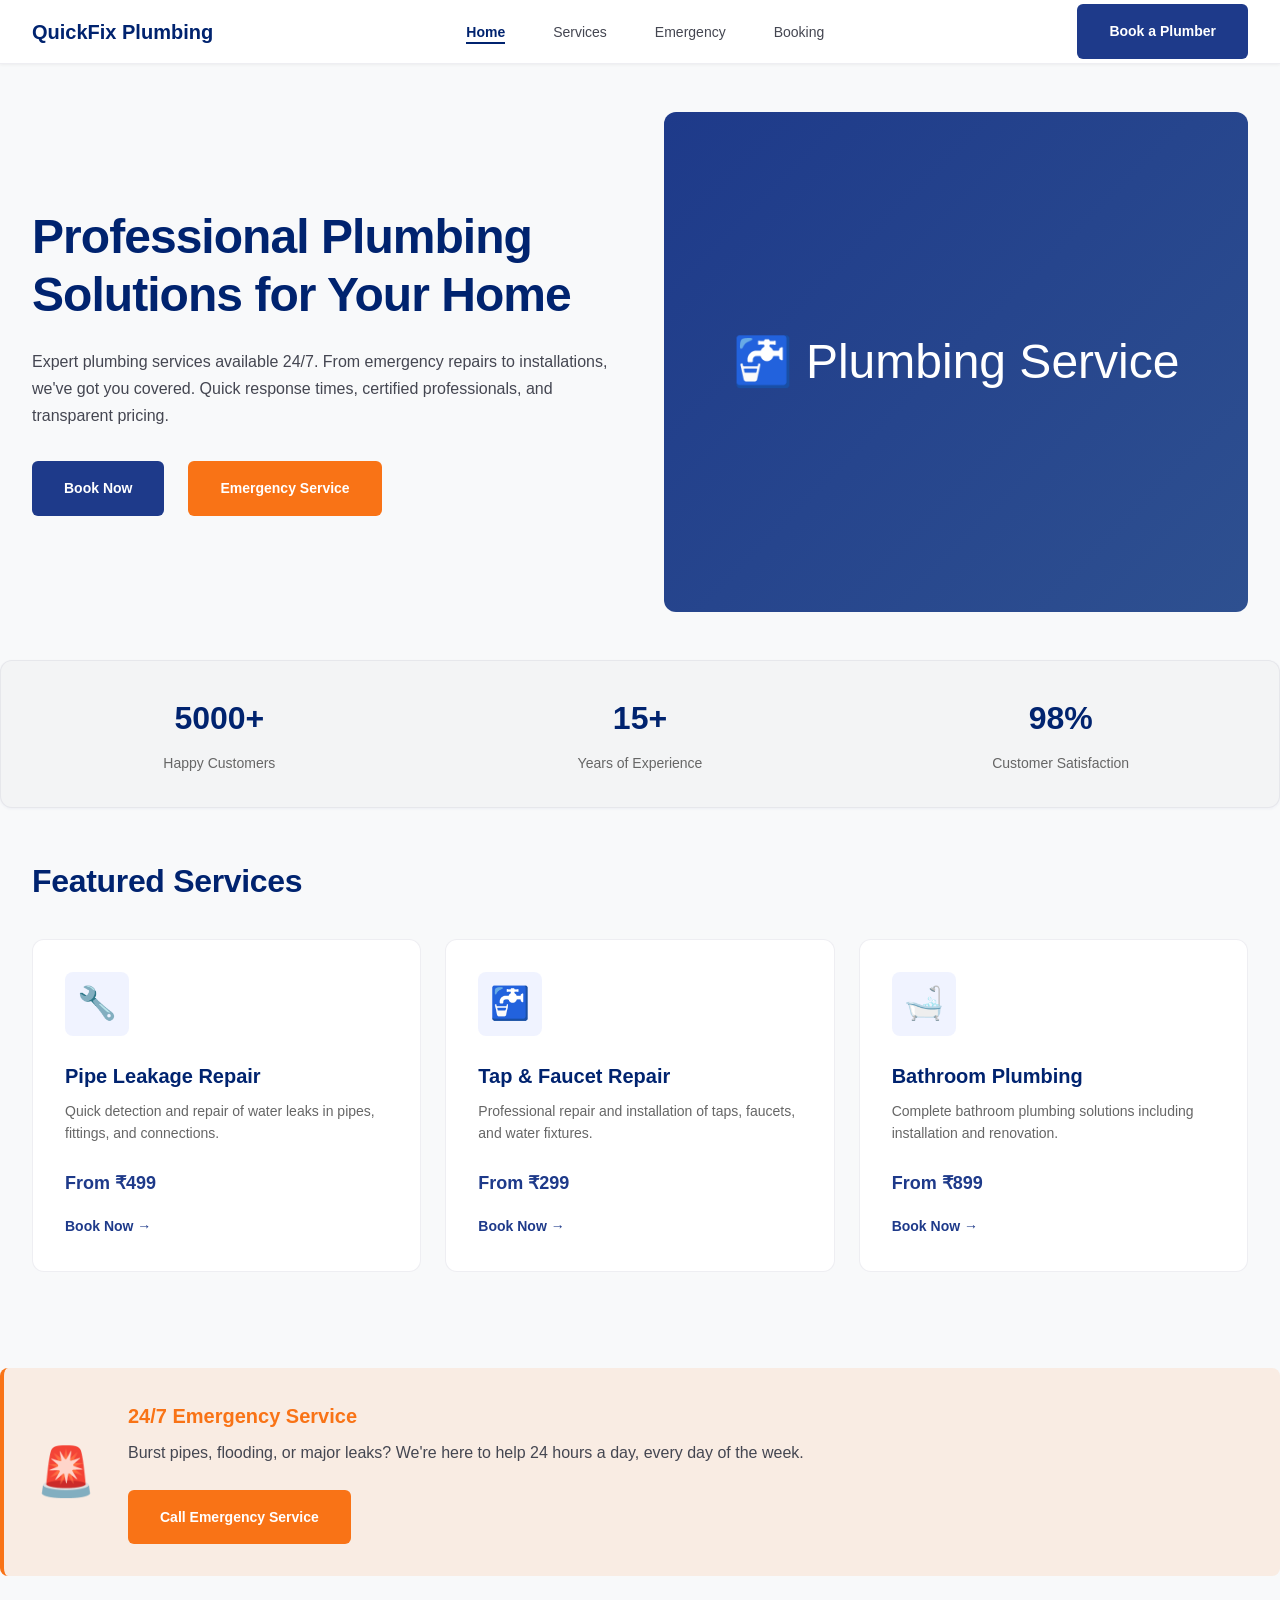
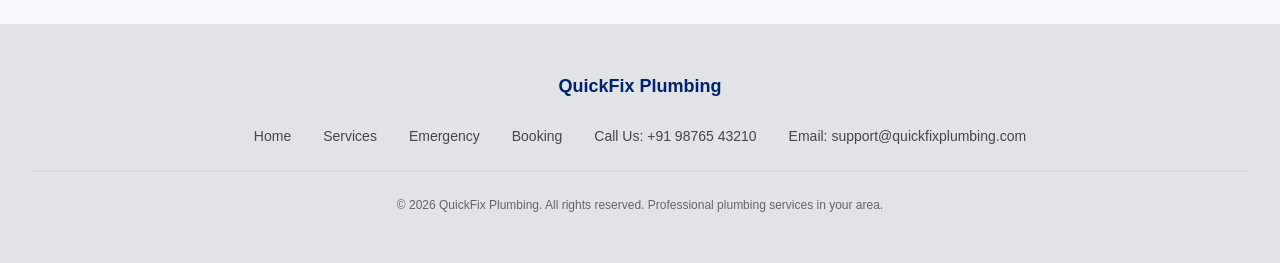
==== index.html @ 1210f4ec "QuickFix Plumbing - all files" ====
<!DOCTYPE html>
<html lang="en">
<head>
    <meta charset="UTF-8">
    <meta name="viewport" content="width=device-width, initial-scale=1.0">
    <title>QuickFix Plumbing - Professional Plumbing Services</title>
    
    <style>
        :root {
            --color-primary-dark: #1e3a8a;
            --color-secondary: #f97316;
            --color-header: #00236f;
            --color-text: #444651;
            --color-text-light: #666;
            --color-bg: #f8f9fa;
            --color-card-bg: #f3f4f5;
            --color-border: rgba(197,197,211,0.3);
            --color-footer-bg: #e1e3e4;
            --spacing-xs: 4px;
            --spacing-sm: 8px;
            --spacing-md: 16px;
            --spacing-lg: 24px;
            --spacing-xl: 32px;
            --spacing-2xl: 48px;
            --font-size-sm: 12px;
            --font-size-base: 16px;
            --font-size-lg: 20px;
            --font-size-xl: 32px;
            --font-size-2xl: 48px;
        }

        * {
            margin: 0;
            padding: 0;
            box-sizing: border-box;
        }

        body {
            font-family: 'Inter', -apple-system, BlinkMacSystemFont, 'Segoe UI', sans-serif;
            line-height: 1.6;
            color: var(--color-text);
            background-color: var(--color-bg);
        }

        /* Navigation */
        nav {
            position: sticky;
            top: 0;
            height: 64px;
            background: white;
            border-bottom: 1px solid var(--color-border);
            display: flex;
            align-items: center;
            justify-content: space-between;
            padding: 0 var(--spacing-xl);
            z-index: 1000;
            box-shadow: 0 1px 3px rgba(0,0,0,0.05);
        }

        .nav-brand {
            font-size: 20px;
            font-weight: 700;
            color: var(--color-header);
            text-decoration: none;
        }

        .nav-links {
            display: flex;
            gap: var(--spacing-2xl);
            list-style: none;
            flex: 1;
            justify-content: center;
            align-items: center;
        }

        .nav-links a {
            color: var(--color-text);
            text-decoration: none;
            font-weight: 500;
            font-size: 14px;
            border-bottom: 2px solid transparent;
            padding-bottom: 2px;
            transition: all 0.3s ease;
        }

        .nav-links a:hover,
        .nav-links a.active {
            color: var(--color-header);
            border-bottom-color: var(--color-header);
            font-weight: 600;
        }

        .nav-actions {
            display: flex;
            gap: var(--spacing-lg);
            align-items: center;
        }

        .btn {
            padding: var(--spacing-md) var(--spacing-xl);
            border: none;
            border-radius: 6px;
            font-size: 14px;
            font-weight: 600;
            cursor: pointer;
            transition: all 0.3s ease;
            text-decoration: none;
            display: inline-block;
        }

        .btn-primary {
            background-color: var(--color-primary-dark);
            color: white;
        }

        .btn-primary:hover {
            background-color: #153a7b;
            transform: translateY(-2px);
            box-shadow: 0 4px 12px rgba(30, 58, 138, 0.2);
        }

        .btn-secondary {
            background-color: var(--color-secondary);
            color: white;
        }

        .btn-secondary:hover {
            background-color: #ea6317;
        }

        /* Hero Section */
        .hero {
            display: grid;
            grid-template-columns: 1fr 1fr;
            gap: var(--spacing-2xl);
            align-items: center;
            padding: var(--spacing-2xl) var(--spacing-xl);
            max-width: 1280px;
            margin: 0 auto;
        }

        .hero-content h1 {
            font-size: var(--font-size-2xl);
            color: var(--color-header);
            margin-bottom: var(--spacing-lg);
            line-height: 1.2;
            letter-spacing: -0.96px;
            font-weight: 700;
        }

        .hero-content p {
            font-size: var(--font-size-base);
            color: var(--color-text);
            margin-bottom: var(--spacing-xl);
            line-height: 1.7;
        }

        .hero-buttons {
            display: flex;
            gap: var(--spacing-lg);
        }

        .hero-image {
            background: linear-gradient(135deg, var(--color-primary-dark), #2e5090);
            height: 500px;
            border-radius: 12px;
            display: flex;
            align-items: center;
            justify-content: center;
            color: white;
            font-size: 48px;
        }

        /* Stats Bar */
        .stats {
            background-color: var(--color-card-bg);
            border: 1px solid var(--color-border);
            border-radius: 12px;
            padding: var(--spacing-xl);
            display: grid;
            grid-template-columns: 1fr 1fr 1fr;
            gap: var(--spacing-2xl);
            max-width: 1280px;
            margin: -var(--spacing-xl) auto var(--spacing-2xl);
            text-align: center;
            box-shadow: 0 1px 3px rgba(30, 58, 138, 0.05);
        }

        .stat-item h3 {
            font-size: var(--font-size-xl);
            color: var(--color-header);
            font-weight: 700;
            margin-bottom: var(--spacing-sm);
        }

        .stat-item p {
            color: var(--color-text-light);
            font-size: 14px;
        }

        /* Services Section */
        .services {
            padding: var(--spacing-2xl) var(--spacing-xl);
            max-width: 1280px;
            margin: 0 auto;
        }

        .section-title {
            font-size: 32px;
            color: var(--color-header);
            margin-bottom: var(--spacing-lg);
            font-weight: 700;
            letter-spacing: -0.32px;
        }

        .services-grid {
            display: grid;
            grid-template-columns: repeat(3, 1fr);
            gap: var(--spacing-lg);
            margin-top: var(--spacing-xl);
        }

        .service-card {
            background: white;
            border: 1px solid var(--color-border);
            border-radius: 12px;
            padding: var(--spacing-xl);
            transition: all 0.3s ease;
        }

        .service-card:hover {
            transform: translateY(-4px);
            box-shadow: 0 8px 24px rgba(30, 58, 138, 0.1);
        }

        .service-icon {
            width: 64px;
            height: 64px;
            background-color: rgba(182, 196, 255, 0.2);
            border-radius: 8px;
            display: flex;
            align-items: center;
            justify-content: center;
            font-size: 32px;
            margin-bottom: var(--spacing-lg);
        }

        .service-card h3 {
            font-size: var(--font-size-lg);
            color: var(--color-header);
            margin-bottom: var(--spacing-sm);
            font-weight: 600;
        }

        .service-card p {
            color: var(--color-text-light);
            font-size: 14px;
            margin-bottom: var(--spacing-lg);
            line-height: 1.6;
        }

        .service-price {
            font-size: 18px;
            font-weight: 700;
            color: var(--color-primary-dark);
            margin-bottom: var(--spacing-md);
        }

        .service-cta {
            color: var(--color-primary-dark);
            text-decoration: none;
            font-weight: 600;
            font-size: 14px;
            display: inline-flex;
            align-items: center;
            gap: var(--spacing-sm);
        }

        .service-cta:hover {
            color: var(--color-header);
        }

        /* Emergency Banner */
        .emergency-banner {
            background-color: rgba(249, 115, 22, 0.1);
            border-left: 4px solid var(--color-secondary);
            padding: var(--spacing-xl);
            border-radius: 8px;
            margin: var(--spacing-2xl) auto;
            max-width: 1280px;
            display: flex;
            align-items: center;
            gap: var(--spacing-xl);
        }

        .emergency-icon {
            font-size: 48px;
        }

        .emergency-content h3 {
            color: var(--color-secondary);
            font-size: 20px;
            margin-bottom: var(--spacing-sm);
            font-weight: 700;
        }

        .emergency-content p {
            color: var(--color-text);
            margin-bottom: var(--spacing-lg);
        }

        /* Footer */
        footer {
            background-color: var(--color-footer-bg);
            padding: var(--spacing-2xl) var(--spacing-xl);
            text-align: center;
            margin-top: var(--spacing-2xl);
        }

        .footer-content {
            max-width: 1280px;
            margin: 0 auto;
        }

        .footer-logo {
            font-size: 18px;
            font-weight: 700;
            color: var(--color-header);
            margin-bottom: var(--spacing-lg);
        }

        .footer-links {
            display: flex;
            justify-content: center;
            gap: var(--spacing-xl);
            margin-bottom: var(--spacing-lg);
            flex-wrap: wrap;
        }

        .footer-links a {
            color: var(--color-text);
            text-decoration: none;
            font-size: 14px;
        }

        .footer-links a:hover {
            color: var(--color-header);
        }

        .footer-bottom {
            border-top: 1px solid var(--color-border);
            padding-top: var(--spacing-lg);
            color: var(--color-text-light);
            font-size: 12px;
        }

        /* Responsive */
        @media (max-width: 1024px) {
            .hero {
                grid-template-columns: 1fr;
            }

            .services-grid {
                grid-template-columns: repeat(2, 1fr);
            }

            .stats {
                grid-template-columns: 1fr;
            }
        }

        @media (max-width: 768px) {
            .nav-links {
                display: none;
            }

            .services-grid {
                grid-template-columns: 1fr;
            }

            .hero-buttons {
                flex-direction: column;
            }

            .btn {
                width: 100%;
                text-align: center;
            }
        }
    </style>
</head>
<body>
    <!-- Navigation -->
    <nav>
        <div class="nav-brand">QuickFix Plumbing</div>
        <ul class="nav-links">
            <li><a href="index.html" class="active">Home</a></li>
            <li><a href="services.html">Services</a></li>
            <li><a href="emergency.html">Emergency</a></li>
            <li><a href="booking.html">Booking</a></li>
        </ul>
        <div class="nav-actions">
            <a href="booking.html" class="btn btn-primary">Book a Plumber</a>
        </div>
    </nav>

    <!-- Hero Section -->
    <section class="hero">
        <div class="hero-content">
            <h1>Professional Plumbing Solutions for Your Home</h1>
            <p>Expert plumbing services available 24/7. From emergency repairs to installations, we've got you covered. Quick response times, certified professionals, and transparent pricing.</p>
            <div class="hero-buttons">
                <a href="booking.html" class="btn btn-primary">Book Now</a>
                <a href="emergency.html" class="btn btn-secondary">Emergency Service</a>
            </div>
        </div>
        <div class="hero-image">🚰 Plumbing Service</div>
    </section>

    <!-- Stats Bar -->
    <section class="stats">
        <div class="stat-item">
            <h3>5000+</h3>
            <p>Happy Customers</p>
        </div>
        <div class="stat-item">
            <h3>15+</h3>
            <p>Years of Experience</p>
        </div>
        <div class="stat-item">
            <h3>98%</h3>
            <p>Customer Satisfaction</p>
        </div>
    </section>

    <!-- Featured Services -->
    <section class="services">
        <h2 class="section-title">Featured Services</h2>
        <div class="services-grid">
            <div class="service-card">
                <div class="service-icon">🔧</div>
                <h3>Pipe Leakage Repair</h3>
                <p>Quick detection and repair of water leaks in pipes, fittings, and connections.</p>
                <div class="service-price">From ₹499</div>
                <a href="booking.html" class="service-cta">Book Now →</a>
            </div>

            <div class="service-card">
                <div class="service-icon">🚰</div>
                <h3>Tap & Faucet Repair</h3>
                <p>Professional repair and installation of taps, faucets, and water fixtures.</p>
                <div class="service-price">From ₹299</div>
                <a href="booking.html" class="service-cta">Book Now →</a>
            </div>

            <div class="service-card">
                <div class="service-icon">🛁</div>
                <h3>Bathroom Plumbing</h3>
                <p>Complete bathroom plumbing solutions including installation and renovation.</p>
                <div class="service-price">From ₹899</div>
                <a href="booking.html" class="service-cta">Book Now →</a>
            </div>
        </div>
    </section>

    <!-- Emergency Banner -->
    <section class="emergency-banner">
        <div class="emergency-icon">🚨</div>
        <div class="emergency-content">
            <h3>24/7 Emergency Service</h3>
            <p>Burst pipes, flooding, or major leaks? We're here to help 24 hours a day, every day of the week.</p>
            <a href="emergency.html" class="btn btn-secondary">Call Emergency Service</a>
        </div>
    </section>

    <!-- Footer -->
    <footer>
        <div class="footer-content">
            <div class="footer-logo">QuickFix Plumbing</div>
            <div class="footer-links">
                <a href="index.html">Home</a>
                <a href="services.html">Services</a>
                <a href="emergency.html">Emergency</a>
                <a href="booking.html">Booking</a>
                <a href="tel:+919876543210">Call Us: +91 98765 43210</a>
                <a href="mailto:support@quickfixplumbing.com">Email: support@quickfixplumbing.com</a>
            </div>
            <div class="footer-bottom">
                <p>&copy; 2026 QuickFix Plumbing. All rights reserved. Professional plumbing services in your area.</p>
            </div>
        </div>
    </footer>

    <script>
        // Set active nav link
        document.addEventListener('DOMContentLoaded', function() {
            const currentPage = window.location.pathname.split('/').pop() || 'index.html';
            const navLinks = document.querySelectorAll('.nav-links a');
            
            navLinks.forEach(link => {
                if (link.getAttribute('href') === currentPage) {
                    link.classList.add('active');
                } else {
                    link.classList.remove('active');
                }
            });
        });
    </script>
</body>
</html>
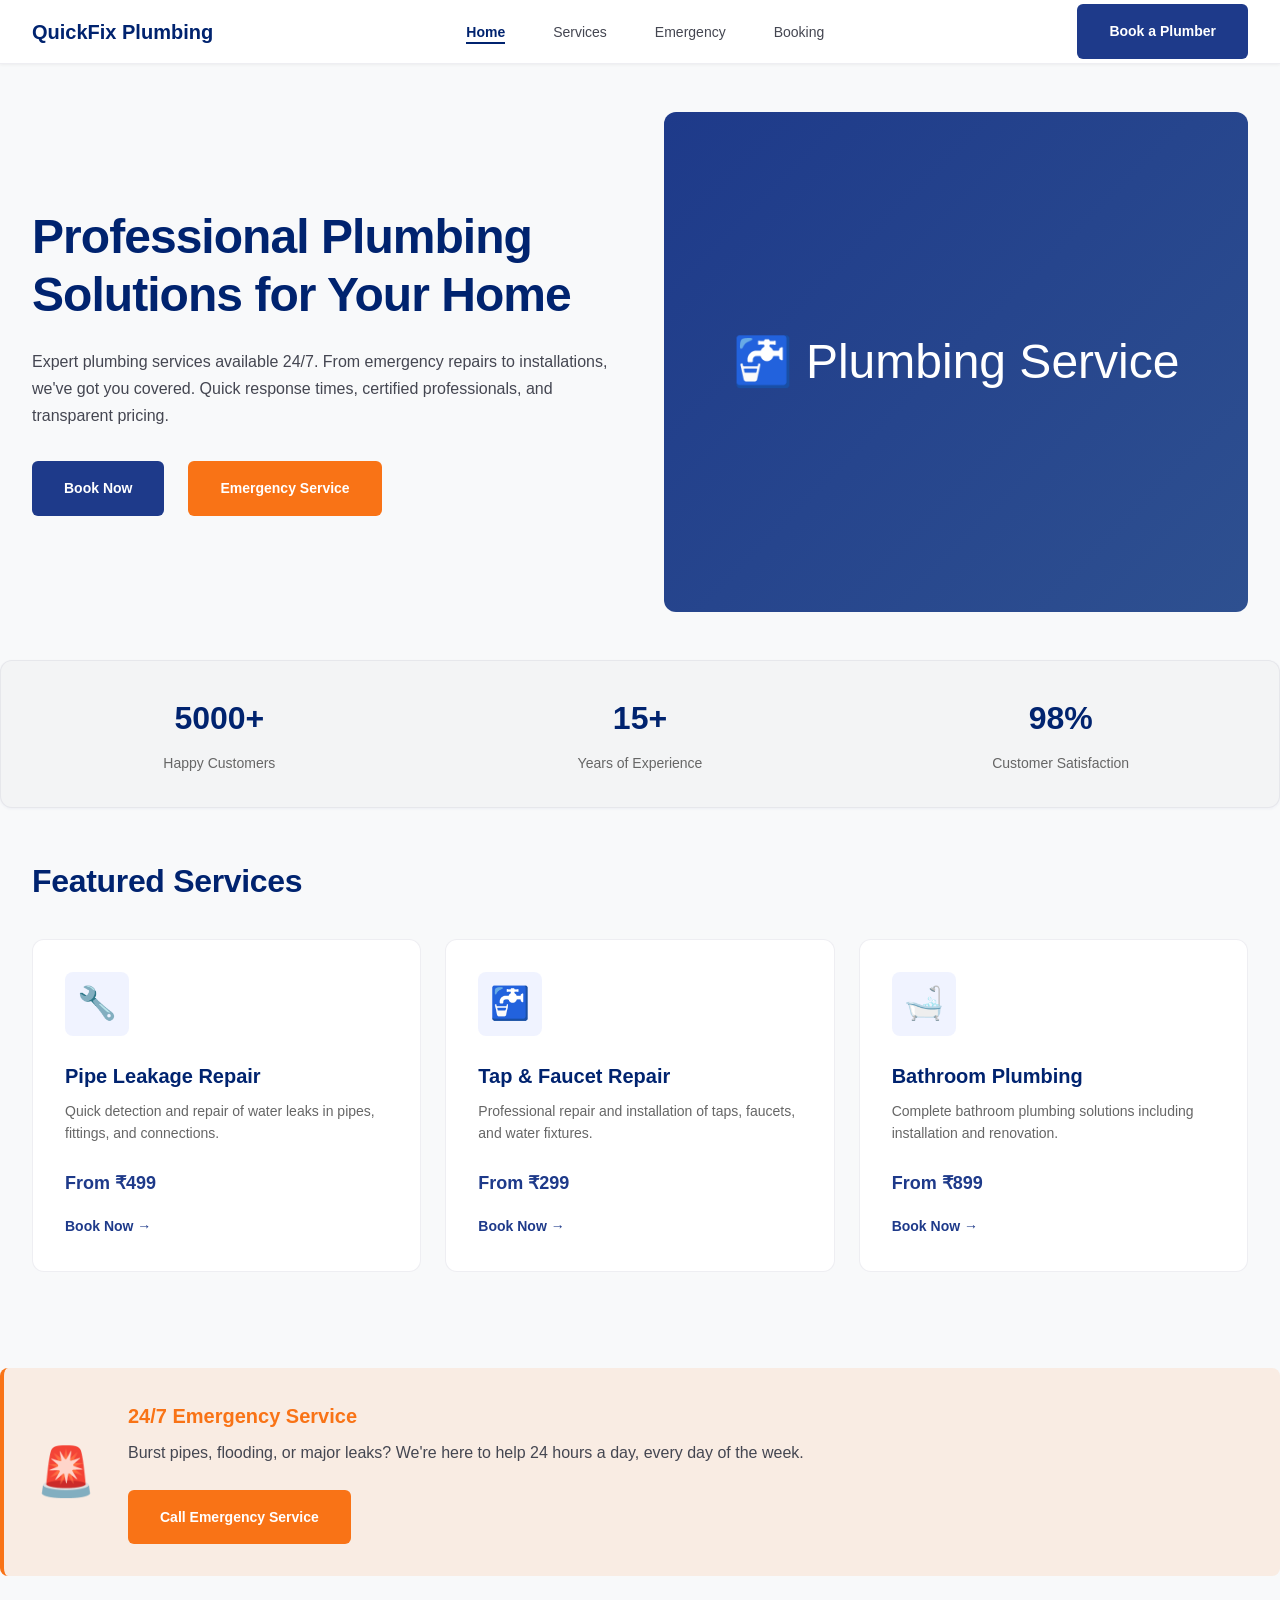
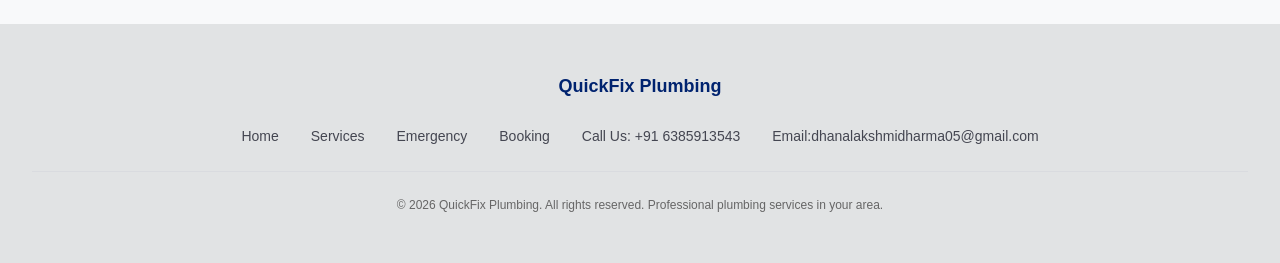
==== commit 1b91db28: "Update index.html" ====
--- a/index.html
+++ b/index.html
@@ -482,8 +482,8 @@
                 <a href="services.html">Services</a>
                 <a href="emergency.html">Emergency</a>
                 <a href="booking.html">Booking</a>
-                <a href="tel:+919876543210">Call Us: +91 98765 43210</a>
-                <a href="mailto:support@quickfixplumbing.com">Email: support@quickfixplumbing.com</a>
+                <a href="tel:+919876543210">Call Us: +91 6385913543</a>
+                <a href="mailto:support@quickfixplumbing.com">Email:dhanalakshmidharma05@gmail.com</a>
             </div>
             <div class="footer-bottom">
                 <p>&copy; 2026 QuickFix Plumbing. All rights reserved. Professional plumbing services in your area.</p>
